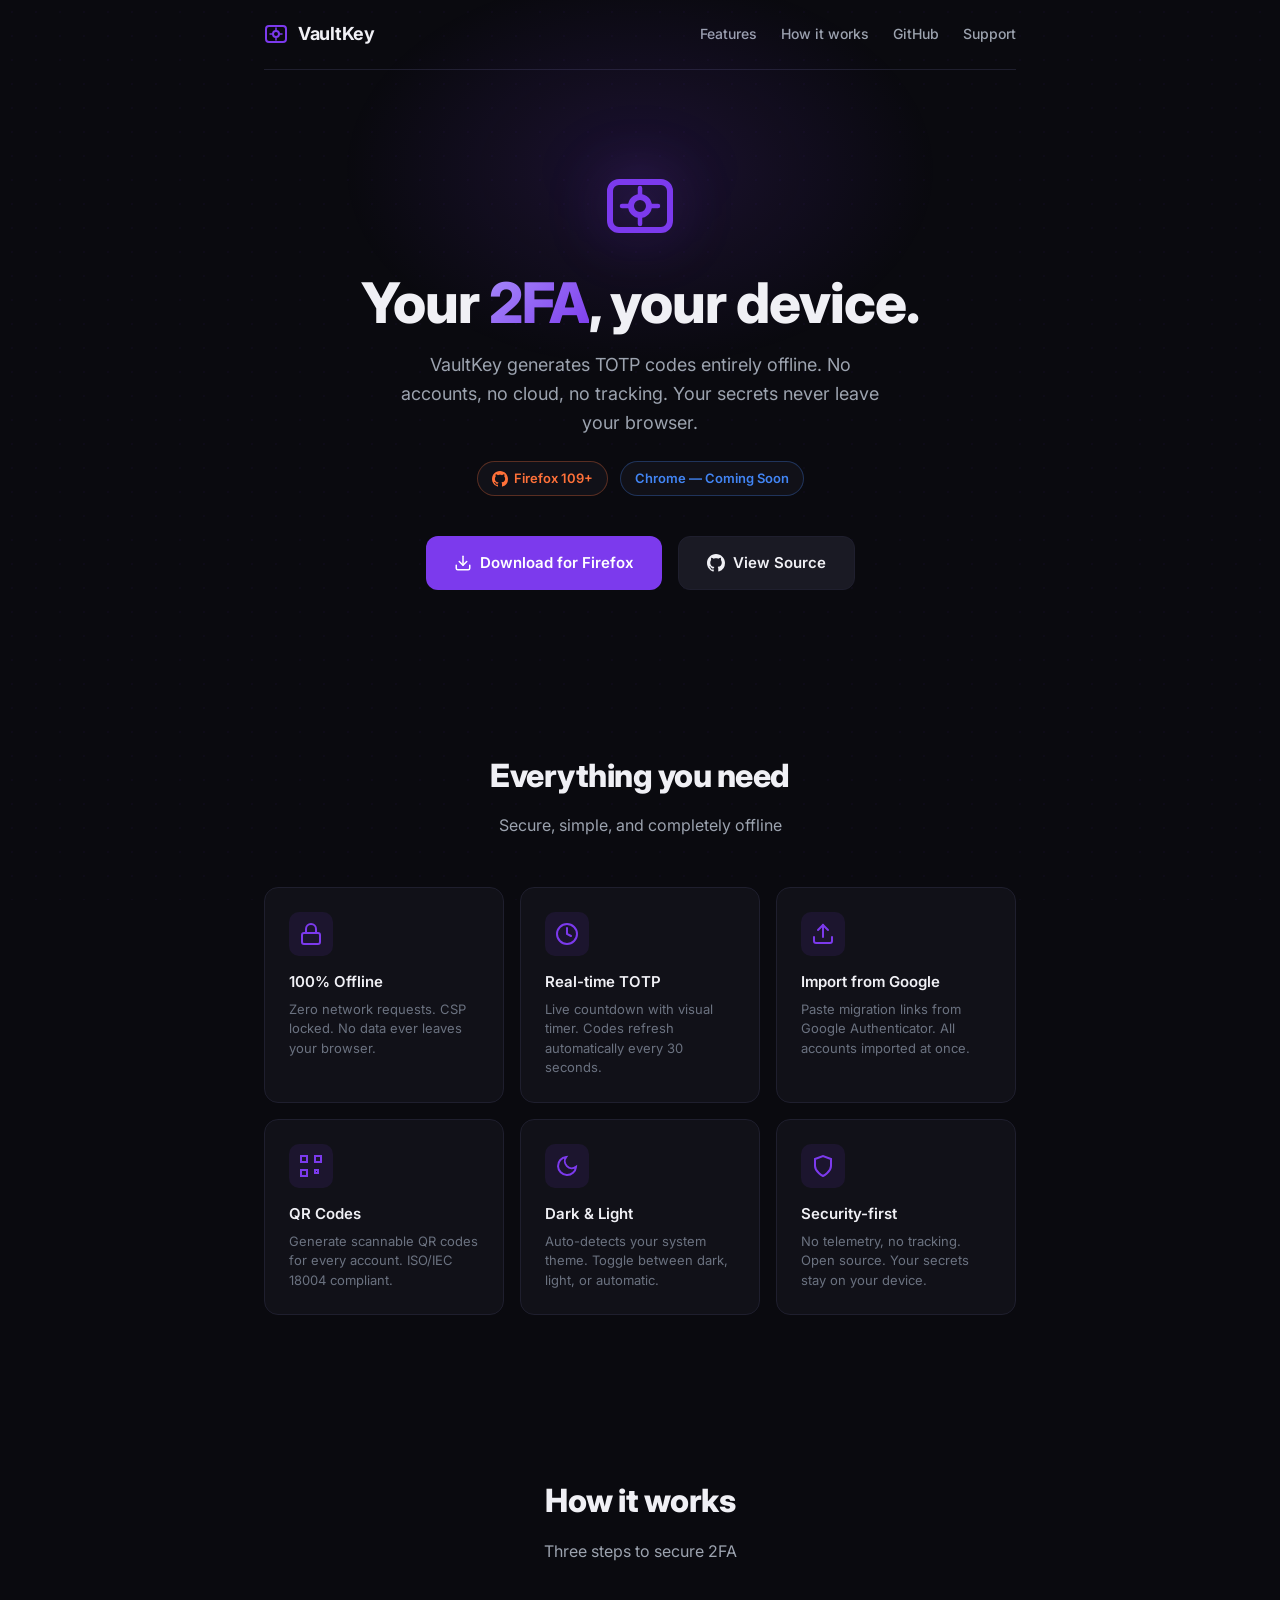
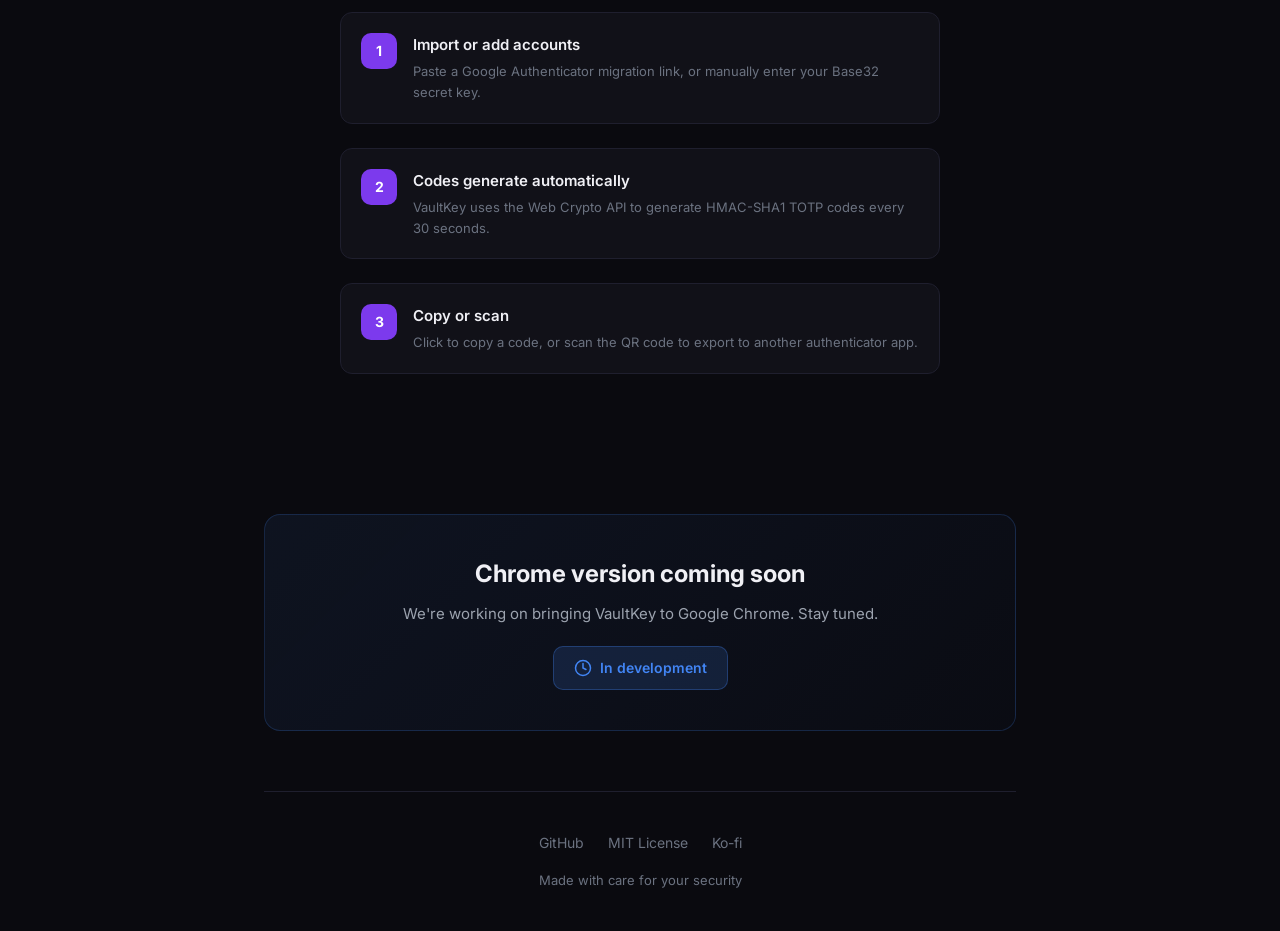
==== website/index.html @ 144c5cdb "feat: VaultKey v1.0.0 — Offline TOTP Authenticator for Firefox" ====
<!DOCTYPE html>
<html lang="en">
<head>
  <meta charset="UTF-8">
  <meta name="viewport" content="width=device-width, initial-scale=1.0">
  <title>VaultKey — Offline TOTP Authenticator</title>
  <style>
    @import url('https://fonts.googleapis.com/css2?family=Inter:wght@400;500;600;700;800&display=swap');

    *, *::before, *::after { box-sizing: border-box; margin: 0; padding: 0; }

    :root {
      --bg: #0a0a0f;
      --bg2: #111118;
      --bg3: #1a1a24;
      --accent: #7c3aed;
      --accent-light: #a78bfa;
      --text: #f0f0f5;
      --text2: #9ca3af;
      --text3: #6b7280;
      --border: #1f1f2e;
      --success: #34d399;
    }

    body {
      font-family: 'Inter', -apple-system, BlinkMacSystemFont, 'Segoe UI', sans-serif;
      background: var(--bg);
      color: var(--text);
      line-height: 1.6;
      overflow-x: hidden;
    }

    /* Background grid */
    body::before {
      content: '';
      position: fixed;
      inset: 0;
      background-image: radial-gradient(rgba(124,58,237,0.04) 1px, transparent 1px);
      background-size: 24px 24px;
      pointer-events: none;
      z-index: 0;
    }

    .container {
      max-width: 800px;
      margin: 0 auto;
      padding: 0 24px;
      position: relative;
      z-index: 1;
    }

    /* Nav */
    nav {
      display: flex;
      align-items: center;
      justify-content: space-between;
      padding: 20px 0;
      border-bottom: 1px solid var(--border);
    }

    .nav-brand {
      display: flex;
      align-items: center;
      gap: 10px;
      text-decoration: none;
      color: var(--text);
    }

    .nav-brand svg { color: var(--accent); }

    .nav-brand span {
      font-size: 18px;
      font-weight: 700;
      letter-spacing: -0.3px;
    }

    .nav-links {
      display: flex;
      gap: 24px;
    }

    .nav-links a {
      color: var(--text2);
      text-decoration: none;
      font-size: 14px;
      font-weight: 500;
      transition: color 0.15s;
    }

    .nav-links a:hover { color: var(--text); }

    /* Hero */
    .hero {
      text-align: center;
      padding: 100px 0 80px;
      position: relative;
    }

    .hero-glow {
      position: absolute;
      top: -100px;
      left: 50%;
      transform: translateX(-50%);
      width: 600px;
      height: 400px;
      background: radial-gradient(ellipse, rgba(124,58,237,0.15) 0%, transparent 70%);
      pointer-events: none;
    }

    .hero-icon {
      position: relative;
      margin-bottom: 24px;
    }

    .hero-icon svg {
      color: var(--accent);
      filter: drop-shadow(0 0 30px rgba(124,58,237,0.4));
    }

    .hero h1 {
      font-size: 56px;
      font-weight: 800;
      letter-spacing: -1px;
      line-height: 1.1;
      position: relative;
    }

    .hero h1 span {
      background: linear-gradient(135deg, var(--accent-light), var(--accent));
      -webkit-background-clip: text;
      -webkit-text-fill-color: transparent;
      background-clip: text;
    }

    .hero-subtitle {
      font-size: 18px;
      color: var(--text2);
      margin-top: 16px;
      position: relative;
      max-width: 500px;
      margin-left: auto;
      margin-right: auto;
    }

    .hero-badges {
      display: flex;
      gap: 12px;
      justify-content: center;
      margin-top: 24px;
      position: relative;
    }

    .badge {
      display: inline-flex;
      align-items: center;
      gap: 6px;
      padding: 6px 14px;
      border-radius: 20px;
      font-size: 13px;
      font-weight: 600;
      border: 1px solid var(--border);
      background: var(--bg2);
    }

    .badge-firefox { color: #ff7139; border-color: rgba(255,113,57,0.3); }
    .badge-chrome { color: #4285f4; border-color: rgba(66,133,244,0.3); }

    /* CTA */
    .cta-group {
      display: flex;
      gap: 16px;
      justify-content: center;
      margin-top: 40px;
      position: relative;
    }

    .btn {
      display: inline-flex;
      align-items: center;
      gap: 8px;
      padding: 14px 28px;
      border-radius: 12px;
      font-size: 15px;
      font-weight: 600;
      text-decoration: none;
      transition: all 0.2s;
      border: none;
      cursor: pointer;
    }

    .btn-primary {
      background: var(--accent);
      color: #fff;
    }

    .btn-primary:hover {
      background: #6d28d9;
      transform: translateY(-2px);
      box-shadow: 0 8px 24px rgba(124,58,237,0.4);
    }

    .btn-secondary {
      background: var(--bg3);
      color: var(--text);
      border: 1px solid var(--border);
    }

    .btn-secondary:hover {
      border-color: var(--accent);
      transform: translateY(-2px);
    }

    /* Features */
    .features {
      padding: 80px 0;
    }

    .section-title {
      text-align: center;
      font-size: 32px;
      font-weight: 800;
      letter-spacing: -0.5px;
      margin-bottom: 12px;
    }

    .section-subtitle {
      text-align: center;
      font-size: 16px;
      color: var(--text2);
      margin-bottom: 48px;
    }

    .feature-grid {
      display: grid;
      grid-template-columns: repeat(3, 1fr);
      gap: 16px;
    }

    .feature-card {
      background: var(--bg2);
      border: 1px solid var(--border);
      border-radius: 14px;
      padding: 24px;
      transition: all 0.2s;
    }

    .feature-card:hover {
      border-color: var(--accent);
      transform: translateY(-3px);
    }

    .feature-icon {
      width: 44px;
      height: 44px;
      display: flex;
      align-items: center;
      justify-content: center;
      background: rgba(124,58,237,0.1);
      border-radius: 10px;
      margin-bottom: 14px;
    }

    .feature-card h3 {
      font-size: 15px;
      font-weight: 600;
      margin-bottom: 6px;
    }

    .feature-card p {
      font-size: 13px;
      color: var(--text3);
      line-height: 1.5;
    }

    /* How it works */
    .how-it-works {
      padding: 80px 0;
    }

    .steps {
      display: flex;
      flex-direction: column;
      gap: 24px;
      max-width: 600px;
      margin: 0 auto;
    }

    .step {
      display: flex;
      align-items: flex-start;
      gap: 16px;
      padding: 20px;
      background: var(--bg2);
      border: 1px solid var(--border);
      border-radius: 12px;
    }

    .step-num {
      width: 36px;
      height: 36px;
      display: flex;
      align-items: center;
      justify-content: center;
      background: var(--accent);
      color: #fff;
      border-radius: 10px;
      font-size: 14px;
      font-weight: 700;
      flex-shrink: 0;
    }

    .step h3 {
      font-size: 15px;
      font-weight: 600;
      margin-bottom: 4px;
    }

    .step p {
      font-size: 13px;
      color: var(--text3);
    }

    /* Chrome banner */
    .chrome-banner {
      padding: 60px 0;
    }

    .chrome-card {
      background: linear-gradient(135deg, rgba(66,133,244,0.08), rgba(66,133,244,0.02));
      border: 1px solid rgba(66,133,244,0.2);
      border-radius: 16px;
      padding: 40px;
      text-align: center;
    }

    .chrome-card h2 {
      font-size: 24px;
      font-weight: 700;
      margin-bottom: 8px;
    }

    .chrome-card p {
      color: var(--text2);
      font-size: 15px;
      margin-bottom: 20px;
    }

    .chrome-badge {
      display: inline-flex;
      align-items: center;
      gap: 8px;
      padding: 10px 20px;
      background: rgba(66,133,244,0.15);
      border: 1px solid rgba(66,133,244,0.3);
      border-radius: 10px;
      color: #4285f4;
      font-size: 14px;
      font-weight: 600;
    }

    /* Footer */
    footer {
      padding: 40px 0;
      border-top: 1px solid var(--border);
      text-align: center;
    }

    .footer-links {
      display: flex;
      gap: 24px;
      justify-content: center;
      margin-bottom: 16px;
    }

    .footer-links a {
      color: var(--text3);
      text-decoration: none;
      font-size: 14px;
      transition: color 0.15s;
    }

    .footer-links a:hover { color: var(--text); }

    footer p {
      font-size: 13px;
      color: var(--text3);
    }

    /* Responsive */
    @media (max-width: 640px) {
      .hero h1 { font-size: 36px; }
      .feature-grid { grid-template-columns: 1fr; }
      .cta-group { flex-direction: column; align-items: center; }
      .nav-links { display: none; }
    }
  </style>
</head>
<body>
  <div class="container">
    <nav>
      <a href="#" class="nav-brand">
        <svg width="24" height="24" viewBox="0 0 24 24" fill="none">
          <rect x="2" y="4" width="20" height="16" rx="3" stroke="currentColor" stroke-width="2"/>
          <circle cx="12" cy="12" r="3" stroke="currentColor" stroke-width="2"/>
          <path d="M12 9V6M12 18V15M9 12H6M18 12H15" stroke="currentColor" stroke-width="1.5" stroke-linecap="round"/>
        </svg>
        <span>VaultKey</span>
      </a>
      <div class="nav-links">
        <a href="#features">Features</a>
        <a href="#how-it-works">How it works</a>
        <a href="https://github.com/Ark-Lino/VaultKey">GitHub</a>
        <a href="https://github.com/Ark-Lino/VaultKey">Support</a>
      </div>
    </nav>

    <section class="hero">
      <div class="hero-glow"></div>
      <div class="hero-icon">
        <svg width="72" height="72" viewBox="0 0 24 24" fill="none">
          <rect x="2" y="4" width="20" height="16" rx="3" stroke="currentColor" stroke-width="2"/>
          <circle cx="12" cy="12" r="3" stroke="currentColor" stroke-width="2"/>
          <path d="M12 9V6M12 18V15M9 12H6M18 12H15" stroke="currentColor" stroke-width="1.5" stroke-linecap="round"/>
        </svg>
      </div>
      <h1>Your <span>2FA</span>, your device.</h1>
      <p class="hero-subtitle">
        VaultKey generates TOTP codes entirely offline. No accounts, no cloud, no tracking. Your secrets never leave your browser.
      </p>
      <div class="hero-badges">
        <span class="badge badge-firefox">
          <svg width="16" height="16" viewBox="0 0 24 24" fill="currentColor"><path d="M12 0C5.37 0 0 5.37 0 12c0 5.31 3.435 9.795 8.205 11.385.6.105.825-.255.825-.57 0-.285-.015-1.23-.015-2.235-3.015.555-3.795-.735-4.035-1.41-.135-.345-.72-1.41-1.23-1.695-.42-.225-1.02-.78-.015-.795.945-.015 1.62.87 1.845 1.23 1.08 1.815 2.805 1.305 3.495.99.105-.78.42-1.305.765-1.605-2.67-.3-5.46-1.335-5.46-5.925 0-1.305.465-2.385 1.23-3.225-.12-.3-.54-1.53.12-3.18 0 0 1.005-.315 3.3 1.23.96-.27 1.98-.405 3-.405s2.04.135 3 .405c2.295-1.56 3.3-1.23 3.3-1.23.66 1.65.24 2.88.12 3.18.765.84 1.23 1.905 1.23 3.225 0 4.605-2.805 5.625-5.475 5.925.435.375.81 1.095.81 2.22 0 1.605-.015 2.895-.015 3.3 0 .315.225.69.825.57A12.02 12.02 0 0 0 24 12c0-6.63-5.37-12-12-12z"/></svg>
          Firefox 109+
        </span>
        <span class="badge badge-chrome">Chrome — Coming Soon</span>
      </div>
      <div class="cta-group">
        <a href="https://github.com/Ark-Lino/VaultKey/releases/latest" class="btn btn-primary">
          <svg width="18" height="18" viewBox="0 0 24 24" fill="none" stroke="currentColor" stroke-width="2" stroke-linecap="round"><path d="M21 15v4a2 2 0 0 1-2 2H5a2 2 0 0 1-2-2v-4"/><polyline points="7 10 12 15 17 10"/><line x1="12" y1="15" x2="12" y2="3"/></svg>
          Download for Firefox
        </a>
        <a href="https://github.com/Ark-Lino/VaultKey" class="btn btn-secondary">
          <svg width="18" height="18" viewBox="0 0 24 24" fill="currentColor"><path d="M12 0C5.37 0 0 5.37 0 12c0 5.31 3.435 9.795 8.205 11.385.6.105.825-.255.825-.57 0-.285-.015-1.23-.015-2.235-3.015.555-3.795-.735-4.035-1.41-.135-.345-.72-1.41-1.23-1.695-.42-.225-1.02-.78-.015-.795.945-.015 1.62.87 1.845 1.23 1.08 1.815 2.805 1.305 3.495.99.105-.78.42-1.305.765-1.605-2.67-.3-5.46-1.335-5.46-5.925 0-1.305.465-2.385 1.23-3.225-.12-.3-.54-1.53.12-3.18 0 0 1.005-.315 3.3 1.23.96-.27 1.98-.405 3-.405s2.04.135 3 .405c2.295-1.56 3.3-1.23 3.3-1.23.66 1.65.24 2.88.12 3.18.765.84 1.23 1.905 1.23 3.225 0 4.605-2.805 5.625-5.475 5.925.435.375.81 1.095.81 2.22 0 1.605-.015 2.895-.015 3.3 0 .315.225.69.825.57A12.02 12.02 0 0 0 24 12c0-6.63-5.37-12-12-12z"/></svg>
          View Source
        </a>
      </div>
    </section>

    <section class="features" id="features">
      <h2 class="section-title">Everything you need</h2>
      <p class="section-subtitle">Secure, simple, and completely offline</p>
      <div class="feature-grid">
        <div class="feature-card">
          <div class="feature-icon">
            <svg width="24" height="24" viewBox="0 0 24 24" fill="none" stroke="var(--accent)" stroke-width="2" stroke-linecap="round"><rect x="3" y="11" width="18" height="11" rx="2" ry="2"/><path d="M7 11V7a5 5 0 0 1 10 0v4"/></svg>
          </div>
          <h3>100% Offline</h3>
          <p>Zero network requests. CSP locked. No data ever leaves your browser.</p>
        </div>
        <div class="feature-card">
          <div class="feature-icon">
            <svg width="24" height="24" viewBox="0 0 24 24" fill="none" stroke="var(--accent)" stroke-width="2" stroke-linecap="round"><circle cx="12" cy="12" r="10"/><polyline points="12 6 12 12 16 14"/></svg>
          </div>
          <h3>Real-time TOTP</h3>
          <p>Live countdown with visual timer. Codes refresh automatically every 30 seconds.</p>
        </div>
        <div class="feature-card">
          <div class="feature-icon">
            <svg width="24" height="24" viewBox="0 0 24 24" fill="none" stroke="var(--accent)" stroke-width="2" stroke-linecap="round"><path d="M21 15v4a2 2 0 0 1-2 2H5a2 2 0 0 1-2-2v-4"/><polyline points="17 8 12 3 7 8"/><line x1="12" y1="3" x2="12" y2="15"/></svg>
          </div>
          <h3>Import from Google</h3>
          <p>Paste migration links from Google Authenticator. All accounts imported at once.</p>
        </div>
        <div class="feature-card">
          <div class="feature-icon">
            <svg width="24" height="24" viewBox="0 0 24 24" fill="none" stroke="var(--accent)" stroke-width="2" stroke-linecap="round"><rect x="2" y="2" width="6" height="6"/><rect x="16" y="2" width="6" height="6"/><rect x="2" y="16" width="6" height="6"/><rect x="16" y="16" width="3" height="3"/></svg>
          </div>
          <h3>QR Codes</h3>
          <p>Generate scannable QR codes for every account. ISO/IEC 18004 compliant.</p>
        </div>
        <div class="feature-card">
          <div class="feature-icon">
            <svg width="24" height="24" viewBox="0 0 24 24" fill="none" stroke="var(--accent)" stroke-width="2" stroke-linecap="round"><path d="M21 12.79A9 9 0 1 1 11.21 3 7 7 0 0 0 21 12.79z"/></svg>
          </div>
          <h3>Dark & Light</h3>
          <p>Auto-detects your system theme. Toggle between dark, light, or automatic.</p>
        </div>
        <div class="feature-card">
          <div class="feature-icon">
            <svg width="24" height="24" viewBox="0 0 24 24" fill="none" stroke="var(--accent)" stroke-width="2" stroke-linecap="round"><path d="M12 22s8-4 8-10V5l-8-3-8 3v7c0 6 8 10 8 10z"/></svg>
          </div>
          <h3>Security-first</h3>
          <p>No telemetry, no tracking. Open source. Your secrets stay on your device.</p>
        </div>
      </div>
    </section>

    <section class="how-it-works" id="how-it-works">
      <h2 class="section-title">How it works</h2>
      <p class="section-subtitle">Three steps to secure 2FA</p>
      <div class="steps">
        <div class="step">
          <div class="step-num">1</div>
          <div>
            <h3>Import or add accounts</h3>
            <p>Paste a Google Authenticator migration link, or manually enter your Base32 secret key.</p>
          </div>
        </div>
        <div class="step">
          <div class="step-num">2</div>
          <div>
            <h3>Codes generate automatically</h3>
            <p>VaultKey uses the Web Crypto API to generate HMAC-SHA1 TOTP codes every 30 seconds.</p>
          </div>
        </div>
        <div class="step">
          <div class="step-num">3</div>
          <div>
            <h3>Copy or scan</h3>
            <p>Click to copy a code, or scan the QR code to export to another authenticator app.</p>
          </div>
        </div>
      </div>
    </section>

    <section class="chrome-banner">
      <div class="chrome-card">
        <h2>Chrome version coming soon</h2>
        <p>We're working on bringing VaultKey to Google Chrome. Stay tuned.</p>
        <div class="chrome-badge">
          <svg width="18" height="18" viewBox="0 0 24 24" fill="none" stroke="currentColor" stroke-width="2" stroke-linecap="round"><circle cx="12" cy="12" r="10"/><polyline points="12 6 12 12 16 14"/></svg>
          In development
        </div>
      </div>
    </section>

    <footer>
      <div class="footer-links">
        <a href="https://github.com/Ark-Lino/VaultKey">GitHub</a>
        <a href="https://github.com/Ark-Lino/VaultKey/blob/main/LICENSE">MIT License</a>
        <a href="https://ko-fi.com/ark_lino">Ko-fi</a>
      </div>
      <p>Made with care for your security</p>
    </footer>
  </div>
</body>
</html>
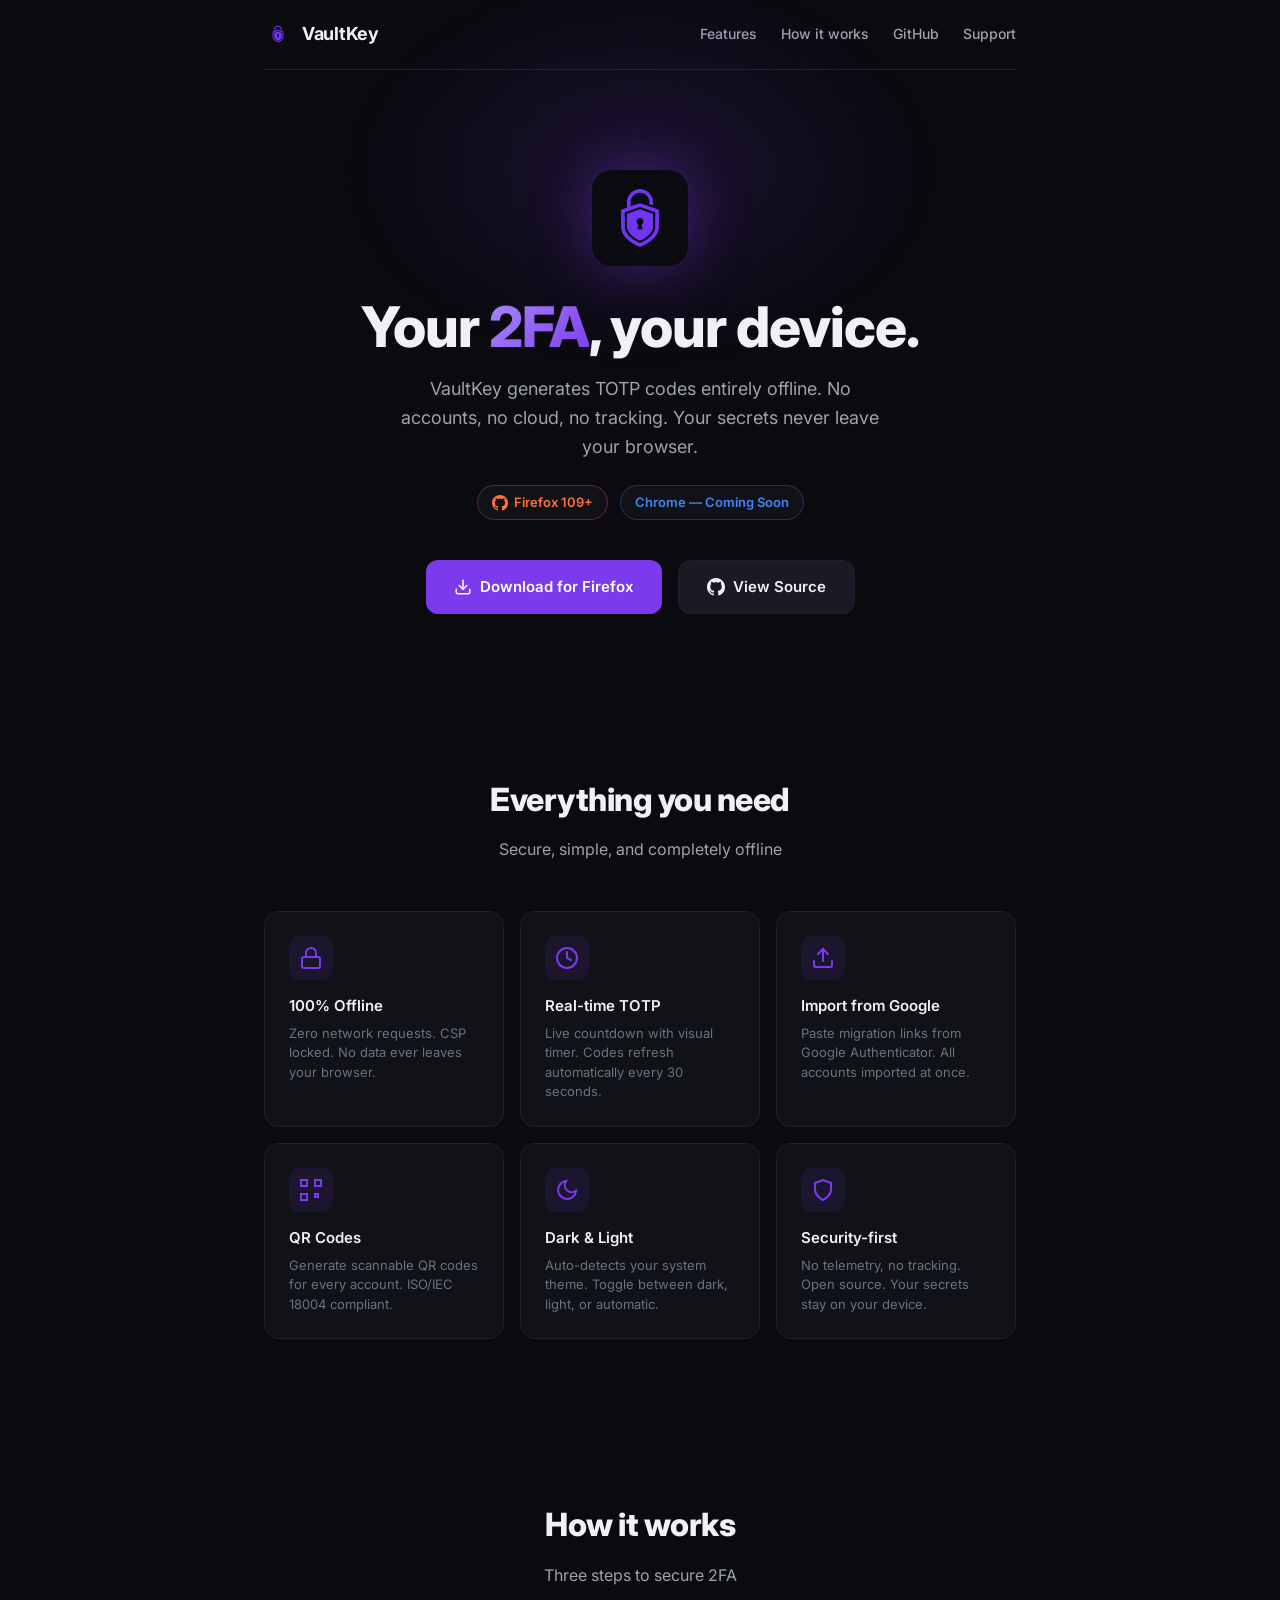
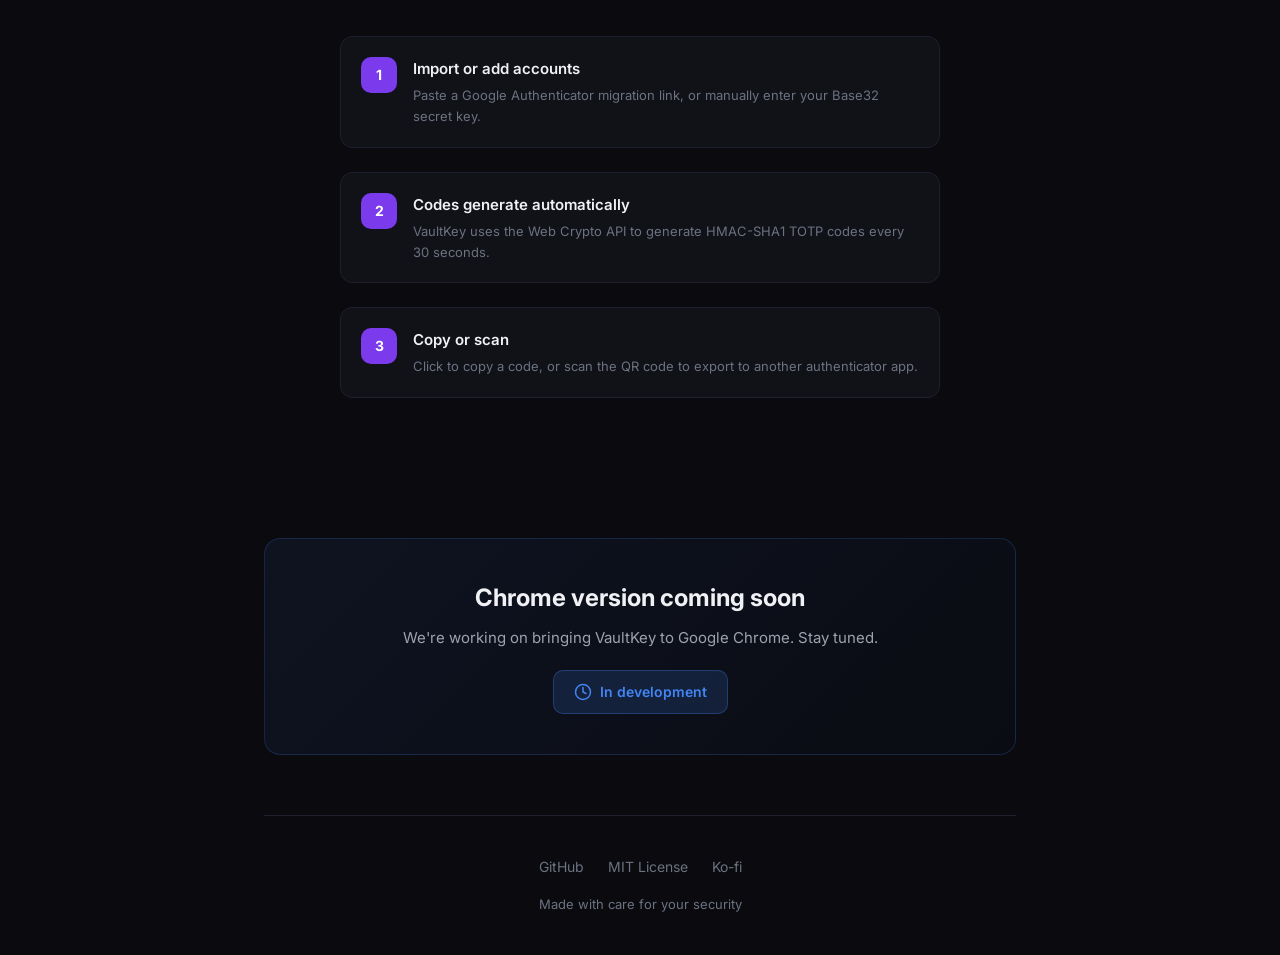
==== commit 5c2582c0: "feat: Add custom VaultKey icon" ====
--- a/website/index.html
+++ b/website/index.html
@@ -4,6 +4,7 @@
   <meta charset="UTF-8">
   <meta name="viewport" content="width=device-width, initial-scale=1.0">
   <title>VaultKey — Offline TOTP Authenticator</title>
+  <link rel="icon" type="image/png" href="icon.png">
   <style>
     @import url('https://fonts.googleapis.com/css2?family=Inter:wght@400;500;600;700;800&display=swap');
 
@@ -399,11 +400,7 @@
   <div class="container">
     <nav>
       <a href="#" class="nav-brand">
-        <svg width="24" height="24" viewBox="0 0 24 24" fill="none">
-          <rect x="2" y="4" width="20" height="16" rx="3" stroke="currentColor" stroke-width="2"/>
-          <circle cx="12" cy="12" r="3" stroke="currentColor" stroke-width="2"/>
-          <path d="M12 9V6M12 18V15M9 12H6M18 12H15" stroke="currentColor" stroke-width="1.5" stroke-linecap="round"/>
-        </svg>
+        <img src="icon.png" alt="VaultKey" width="28" height="28" style="border-radius: 6px;">
         <span>VaultKey</span>
       </a>
       <div class="nav-links">
@@ -417,11 +414,7 @@
     <section class="hero">
       <div class="hero-glow"></div>
       <div class="hero-icon">
-        <svg width="72" height="72" viewBox="0 0 24 24" fill="none">
-          <rect x="2" y="4" width="20" height="16" rx="3" stroke="currentColor" stroke-width="2"/>
-          <circle cx="12" cy="12" r="3" stroke="currentColor" stroke-width="2"/>
-          <path d="M12 9V6M12 18V15M9 12H6M18 12H15" stroke="currentColor" stroke-width="1.5" stroke-linecap="round"/>
-        </svg>
+        <img src="icon.png" alt="VaultKey" width="96" height="96" style="border-radius: 20px; filter: drop-shadow(0 0 30px rgba(124,58,237,0.4));">
       </div>
       <h1>Your <span>2FA</span>, your device.</h1>
       <p class="hero-subtitle">
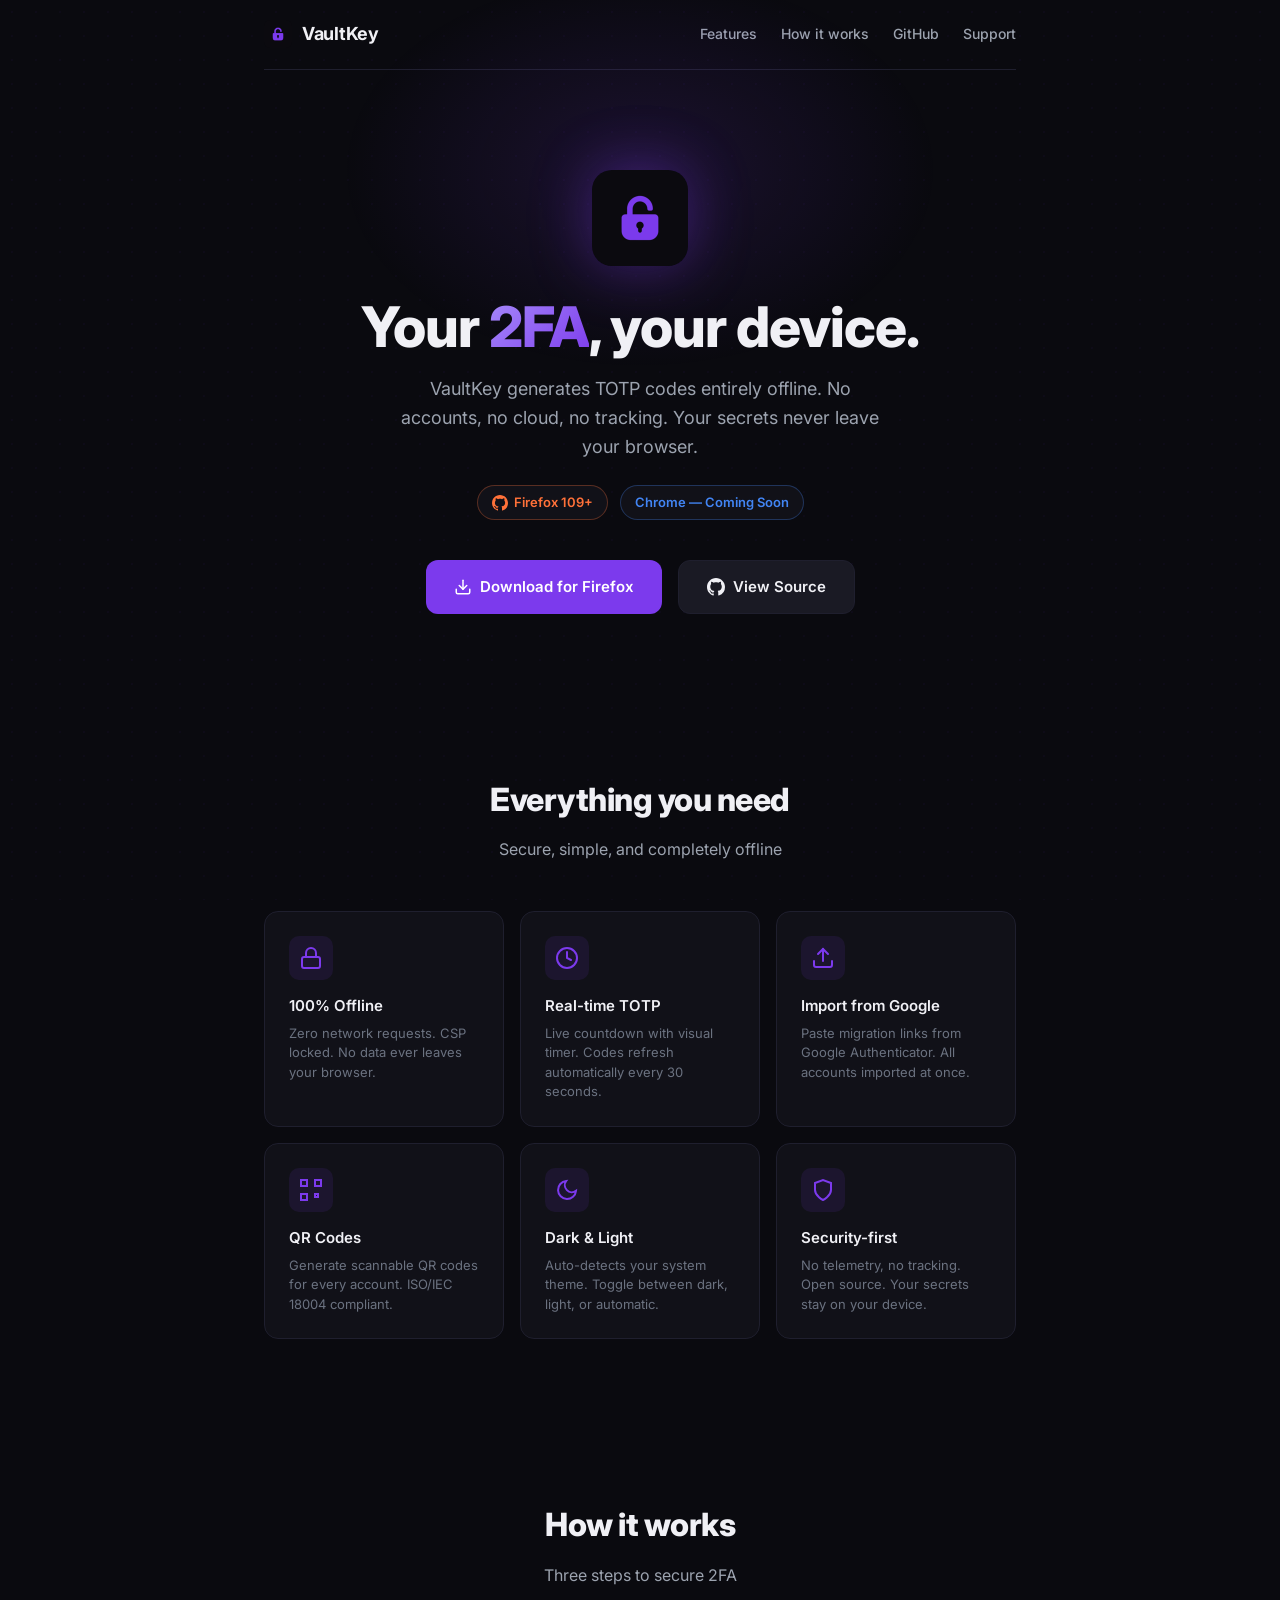
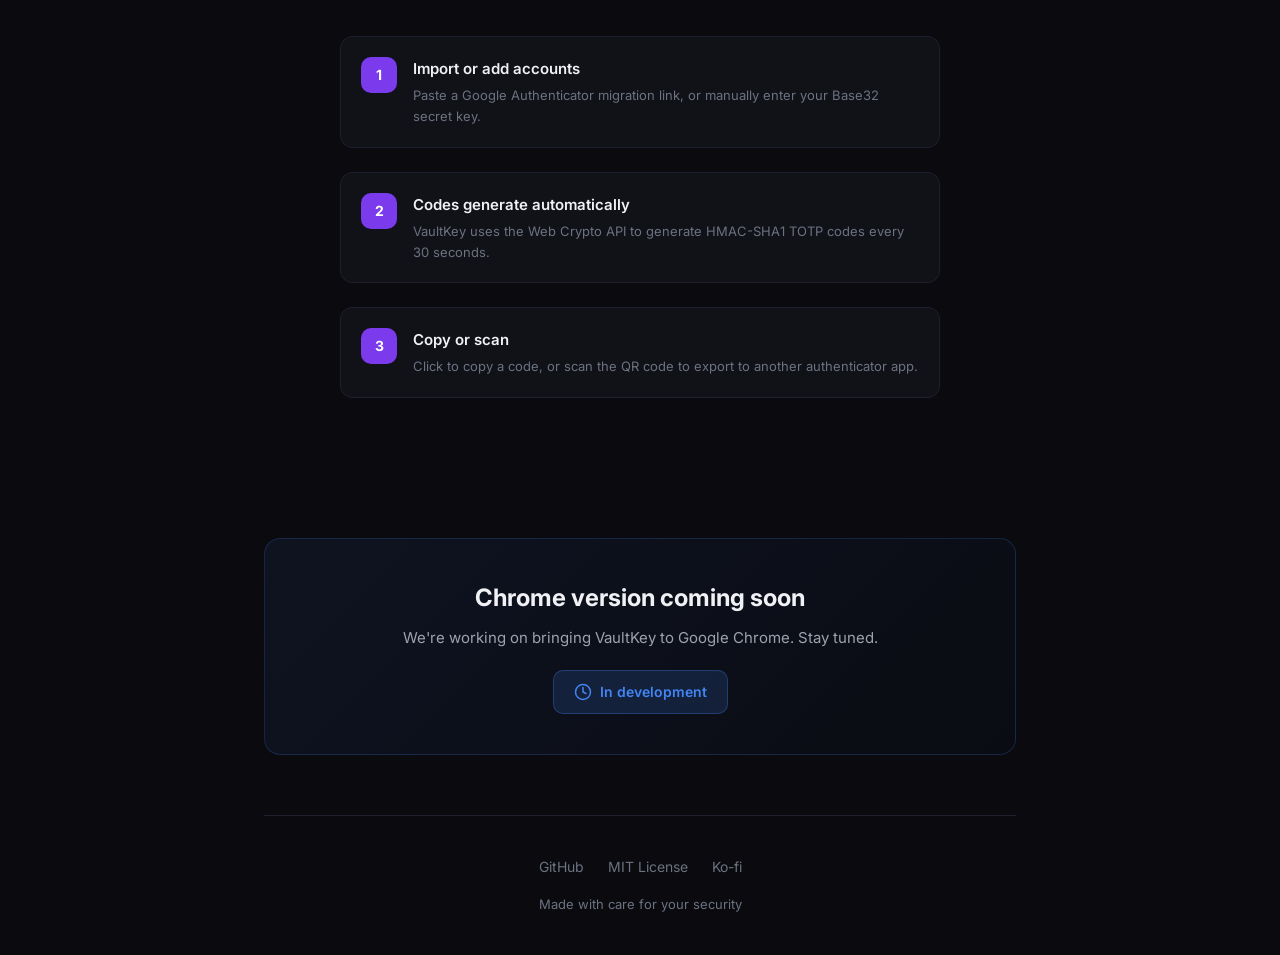
==== commit d8ce47bf: "feat: Custom icon, Base32 spaces support, Firefox Add-ons link" ====
--- a/website/index.html
+++ b/website/index.html
@@ -428,7 +428,7 @@
         <span class="badge badge-chrome">Chrome — Coming Soon</span>
       </div>
       <div class="cta-group">
-        <a href="https://github.com/Ark-Lino/VaultKey/releases/latest" class="btn btn-primary">
+        <a href="https://addons.mozilla.org/firefox/addon/vaultkey/" class="btn btn-primary" id="download-btn">
           <svg width="18" height="18" viewBox="0 0 24 24" fill="none" stroke="currentColor" stroke-width="2" stroke-linecap="round"><path d="M21 15v4a2 2 0 0 1-2 2H5a2 2 0 0 1-2-2v-4"/><polyline points="7 10 12 15 17 10"/><line x1="12" y1="15" x2="12" y2="3"/></svg>
           Download for Firefox
         </a>
